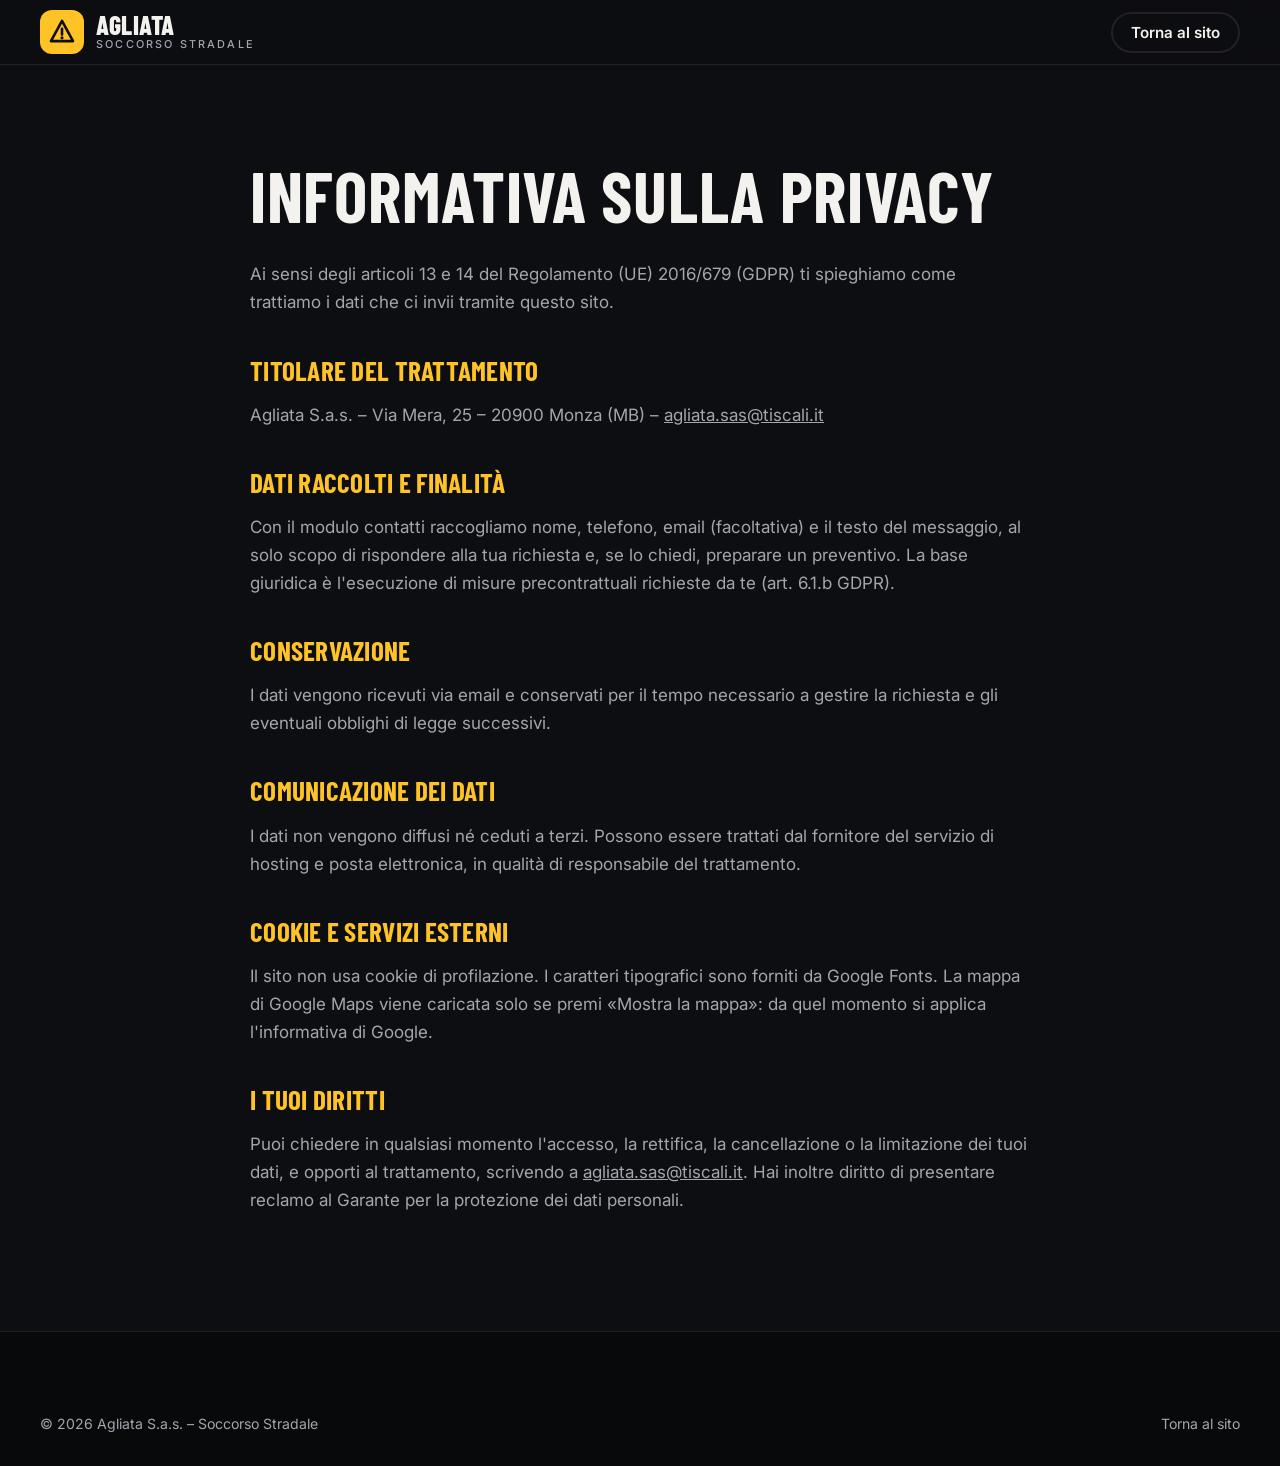
==== privacy.html @ 39fc3612 "Nuovo sito Agliata Soccorso Stradale Pagina unica in HTML/CSS/JS con animazioni, informativa privacy" ====
<!doctype html>
<html lang="it">
<head>
  <meta charset="utf-8">
  <meta name="viewport" content="width=device-width, initial-scale=1">
  <title>Informativa sulla privacy – Agliata Soccorso Stradale</title>
  <meta name="robots" content="noindex">
  <meta name="theme-color" content="#0d0e11">
  <link rel="icon" href="assets/img/favicon.svg" type="image/svg+xml">
  <link rel="preconnect" href="https://fonts.googleapis.com">
  <link rel="preconnect" href="https://fonts.gstatic.com" crossorigin>
  <link href="https://fonts.googleapis.com/css2?family=Barlow+Condensed:wght@600;700;800&family=Inter:wght@400;500;600&display=swap" rel="stylesheet">
  <link rel="stylesheet" href="assets/css/style.css">
</head>
<body>

<header class="testata compatta">
  <div class="contenitore testata__riga">
    <a class="marchio" href="./">
      <span class="marchio__segno" aria-hidden="true">
        <svg viewBox="0 0 40 40"><path d="M20 3 37 34H3Z" fill="none" stroke="currentColor" stroke-width="4" stroke-linejoin="round"/><path d="M20 15v9" stroke="currentColor" stroke-width="4" stroke-linecap="round"/><circle cx="20" cy="29" r="2.4" fill="currentColor"/></svg>
      </span>
      <span class="marchio__testo">Agliata<small>Soccorso Stradale</small></span>
    </a>
    <a class="pulsante pulsante--piccolo pulsante--contorno" href="./" style="margin-left:auto">Torna al sito</a>
  </div>
</header>

<main class="pagina-testo">
  <div class="contenitore">
    <h1>Informativa sulla privacy</h1>
    <p>Ai sensi degli articoli 13 e 14 del Regolamento (UE) 2016/679 (GDPR) ti spieghiamo come trattiamo i dati che ci
      invii tramite questo sito.</p>

    <h2>Titolare del trattamento</h2>
    <p>Agliata S.a.s. – Via Mera, 25 – 20900 Monza (MB) – <a href="mailto:agliata.sas@tiscali.it">agliata.sas@tiscali.it</a></p>

    <h2>Dati raccolti e finalità</h2>
    <p>Con il modulo contatti raccogliamo nome, telefono, email (facoltativa) e il testo del messaggio, al solo scopo di
      rispondere alla tua richiesta e, se lo chiedi, preparare un preventivo. La base giuridica è l'esecuzione di misure
      precontrattuali richieste da te (art. 6.1.b GDPR).</p>

    <h2>Conservazione</h2>
    <p>I dati vengono ricevuti via email e conservati per il tempo necessario a gestire la richiesta e gli eventuali
      obblighi di legge successivi.</p>

    <h2>Comunicazione dei dati</h2>
    <p>I dati non vengono diffusi né ceduti a terzi. Possono essere trattati dal fornitore del servizio di hosting e posta
      elettronica, in qualità di responsabile del trattamento.</p>

    <h2>Cookie e servizi esterni</h2>
    <p>Il sito non usa cookie di profilazione. I caratteri tipografici sono forniti da Google Fonts. La mappa di Google
      Maps viene caricata solo se premi «Mostra la mappa»: da quel momento si applica l'informativa di Google.</p>

    <h2>I tuoi diritti</h2>
    <p>Puoi chiedere in qualsiasi momento l'accesso, la rettifica, la cancellazione o la limitazione dei tuoi dati, e
      opporti al trattamento, scrivendo a <a href="mailto:agliata.sas@tiscali.it">agliata.sas@tiscali.it</a>. Hai inoltre
      diritto di presentare reclamo al Garante per la protezione dei dati personali.</p>
  </div>
</main>

<footer class="piede">
  <div class="contenitore piede__fondo" style="margin-top:0;border-top:0;padding-top:0">
    <span>© 2026 Agliata S.a.s. – Soccorso Stradale</span>
    <a href="./">Torna al sito</a>
  </div>
</footer>

</body>
</html>
---- assets/css/style.css ----
/* ==========================================================================
   Agliata Soccorso Stradale – stili
   ========================================================================== */

:root {
  --giallo: #ffc326;
  --giallo-scuro: #e6a800;
  --asfalto: #0d0e11;
  --asfalto-2: #15171c;
  --asfalto-3: #1f222a;
  --bordo: rgba(255, 255, 255, .09);
  --testo: #f3f2ee;
  --testo-tenue: #a3a6ae;
  --chiaro: #f6f4ee;
  --scuro-testo: #17181c;

  --titoli: "Barlow Condensed", "Arial Narrow", sans-serif;
  --corpo: "Inter", system-ui, -apple-system, "Segoe UI", sans-serif;

  --larghezza: 1200px;
  --raggio: 18px;
  --ombra: 0 20px 60px -20px rgba(0, 0, 0, .6);
  --curva: cubic-bezier(.2, .8, .2, 1);
}

*, *::before, *::after { box-sizing: border-box; }

html { scroll-behavior: smooth; scroll-padding-top: 90px; }

body {
  margin: 0;
  background: var(--asfalto);
  color: var(--testo);
  font-family: var(--corpo);
  font-size: 1.0625rem;
  line-height: 1.65;
  -webkit-font-smoothing: antialiased;
  overflow-x: hidden;
}

img, svg { display: block; max-width: 100%; }
a { color: inherit; }
h1, h2, h3, h4 { font-family: var(--titoli); line-height: 1; margin: 0; letter-spacing: .01em; }
em { font-style: normal; color: var(--giallo); }
::selection { background: var(--giallo); color: var(--asfalto); }

.contenitore { width: min(100% - 32px, var(--larghezza)); margin-inline: auto; }

.icona { width: 1.25em; height: 1.25em; flex: none; }

.salta {
  position: absolute; left: 16px; top: -60px; z-index: 100;
  background: var(--giallo); color: var(--asfalto); padding: 10px 16px; border-radius: 8px; font-weight: 600;
}
.salta:focus { top: 16px; }

:focus-visible { outline: 3px solid var(--giallo); outline-offset: 3px; border-radius: 6px; }

/* --- Etichette e pulsanti ------------------------------------------------ */

.etichetta {
  display: inline-flex; align-items: center; gap: 10px;
  margin: 0 0 18px;
  font-size: .8rem; font-weight: 600; letter-spacing: .16em; text-transform: uppercase;
  color: var(--giallo);
}
.etichetta::before { content: ""; width: 28px; height: 2px; background: currentColor; }
.etichetta--scura { color: var(--asfalto); }
.apertura .etichetta::before { display: none; }

.pallino {
  width: 9px; height: 9px; border-radius: 50%; background: #3ddc84;
  box-shadow: 0 0 0 0 rgba(61, 220, 132, .7);
  animation: battito 1.8s infinite;
}
@keyframes battito {
  70% { box-shadow: 0 0 0 10px rgba(61, 220, 132, 0); }
  100% { box-shadow: 0 0 0 0 rgba(61, 220, 132, 0); }
}

.pulsante {
  position: relative; isolation: isolate; overflow: hidden;
  display: inline-flex; align-items: center; justify-content: center; gap: 10px;
  padding: 14px 24px; border: 2px solid var(--giallo); border-radius: 999px;
  background: var(--giallo); color: var(--asfalto);
  font: 600 1rem var(--corpo); text-decoration: none; cursor: pointer;
  transition: transform .3s var(--curva), box-shadow .3s var(--curva), color .3s;
}
.pulsante::after {
  content: ""; position: absolute; inset: 0; z-index: -1;
  background: #fff; transform: translateX(-101%); transition: transform .45s var(--curva);
}
.pulsante:hover { transform: translateY(-2px); box-shadow: 0 14px 30px -10px rgba(255, 195, 38, .55); }
.pulsante:hover::after { transform: none; }
.pulsante--piccolo { padding: 9px 18px; font-size: .95rem; }
.pulsante--grande { padding: 18px 30px; font-size: 1.05rem; }
.pulsante--contorno { background: transparent; color: var(--testo); border-color: var(--bordo); }
.pulsante--contorno::after { background: var(--giallo); }
.pulsante--contorno:hover { color: var(--asfalto); border-color: var(--giallo); }
.pulsante--pieno { width: 100%; }
.pulsante--pulsa { animation: anello 2.4s infinite; }
@keyframes anello {
  0% { box-shadow: 0 0 0 0 rgba(255, 195, 38, .55); }
  70%, 100% { box-shadow: 0 0 0 18px rgba(255, 195, 38, 0); }
}

/* --- Intestazione ------------------------------------------------------- */

.testata {
  position: fixed; inset: 0 0 auto; z-index: 50;
  padding: 18px 0;
  transition: background .4s, padding .4s, border-color .4s;
  border-bottom: 1px solid transparent;
}
.testata.compatta {
  padding: 10px 0;
  background: rgba(13, 14, 17, .78);
  backdrop-filter: blur(14px) saturate(160%);
  -webkit-backdrop-filter: blur(14px) saturate(160%);
  border-color: var(--bordo);
}
.testata__riga { display: flex; align-items: center; gap: 32px; }

.marchio { display: inline-flex; align-items: center; gap: 12px; text-decoration: none; }
.marchio__segno {
  display: grid; place-items: center;
  width: 44px; height: 44px; border-radius: 12px;
  background: var(--giallo); color: var(--asfalto);
}
.marchio__segno svg { width: 26px; height: 26px; }
.marchio__testo {
  font: 800 1.6rem/1 var(--titoli); text-transform: uppercase; letter-spacing: .02em;
}
.marchio__testo small {
  display: block; font: 500 .68rem/1.4 var(--corpo); letter-spacing: .2em; color: var(--testo-tenue);
}

.menu { display: flex; gap: 28px; margin-left: auto; }
.menu a {
  position: relative; text-decoration: none; font-weight: 500; font-size: .95rem; color: var(--testo-tenue);
  transition: color .25s;
}
.menu a::after {
  content: ""; position: absolute; left: 0; right: 0; bottom: -6px; height: 2px;
  background: var(--giallo); transform: scaleX(0); transform-origin: right; transition: transform .35s var(--curva);
}
.menu a:hover, .menu a.attivo { color: var(--testo); }
.menu a:hover::after, .menu a.attivo::after { transform: scaleX(1); transform-origin: left; }

.hamburger { display: none; }

/* --- Apertura ----------------------------------------------------------- */

.apertura {
  position: relative; min-height: 100svh; overflow: hidden;
  display: flex; flex-direction: column; justify-content: center;
  padding: 140px 0 0;
  background: radial-gradient(1200px 600px at 80% -10%, rgba(255, 195, 38, .14), transparent 60%), var(--asfalto);
}

/* luci di emergenza che si riflettono sul fondo */
.apertura__luci {
  position: absolute; inset: 0; pointer-events: none;
  background:
    radial-gradient(600px 400px at 10% 20%, rgba(255, 160, 0, .18), transparent 70%),
    radial-gradient(500px 360px at 90% 40%, rgba(255, 195, 38, .12), transparent 70%);
  animation: lampeggio 1.6s steps(1) infinite;
  mix-blend-mode: screen;
}
@keyframes lampeggio {
  0% { opacity: 1; }
  25% { opacity: .35; }
  50% { opacity: .9; }
  75% { opacity: .25; }
}

.apertura__griglia {
  position: absolute; inset: 0; pointer-events: none; opacity: .5;
  background-image:
    linear-gradient(var(--bordo) 1px, transparent 1px),
    linear-gradient(90deg, var(--bordo) 1px, transparent 1px);
  background-size: 64px 64px;
  mask-image: radial-gradient(ellipse at 50% 30%, #000 20%, transparent 70%);
  -webkit-mask-image: radial-gradient(ellipse at 50% 30%, #000 20%, transparent 70%);
}

.apertura__contenuto { position: relative; z-index: 2; }

.apertura__titolo {
  font-size: clamp(3.6rem, 11vw, 9.5rem); font-weight: 800; text-transform: uppercase; line-height: .88;
  margin-bottom: 26px;
}
.apertura__titolo .riga { display: block; }
.apertura__titolo em {
  color: transparent; -webkit-text-stroke: 2px var(--giallo);
  background: linear-gradient(90deg, var(--giallo) 0 50%, transparent 50%) 100% 0 / 200% 100% no-repeat;
  -webkit-background-clip: text; background-clip: text;
  animation: riempi 1.2s 1s var(--curva) forwards;
}
@keyframes riempi { to { background-position: 0 0; } }

.apertura__testo { max-width: 560px; font-size: 1.2rem; color: var(--testo-tenue); margin: 0 0 36px; }
.apertura__azioni { display: flex; flex-wrap: wrap; gap: 14px; }

/* scena con strada e camion */
.scena { position: relative; height: 260px; margin-top: 60px; }
.scena__skyline {
  position: absolute; left: 0; right: 0; bottom: 70px; height: 120px; opacity: .25;
  background:
    linear-gradient(to top, #2a2d36 0 100%) 0 100% / 60px 70px repeat-x,
    linear-gradient(to top, #2a2d36 0 100%) 30px 100% / 90px 40px repeat-x,
    linear-gradient(to top, #2a2d36 0 100%) 70px 100% / 130px 100px repeat-x;
  animation: scorri-skyline 40s linear infinite;
}
@keyframes scorri-skyline { to { background-position: -600px 100%, -570px 100%, -1230px 100%; } }

.scena__strada {
  position: absolute; left: 0; right: 0; bottom: 0; height: 76px;
  background: linear-gradient(#1b1d23, #121318);
  border-top: 3px solid #2b2e37;
}
.scena__mezzeria {
  position: absolute; left: 0; right: 0; top: 50%; height: 6px; transform: translateY(-50%);
  background: repeating-linear-gradient(90deg, var(--giallo) 0 60px, transparent 60px 120px);
  animation: mezzeria .6s linear infinite;
}
@keyframes mezzeria { to { background-position: -120px 0; } }

.scena__camion {
  position: absolute; bottom: 52px; left: 50%; width: min(520px, 80vw);
  transform: translateX(-140vw);
  animation: arrivo 2.6s .4s var(--curva) forwards;
}
.scena__camion .camion { animation: sobbalzo .5s ease-in-out infinite alternate; }
@keyframes arrivo { to { transform: translateX(-50%); } }
@keyframes sobbalzo { to { transform: translateY(-2px); } }

.camion__cabina { fill: var(--giallo); }
.camion__vetro { fill: #1c2230; }
.camion__pianale { fill: #d9d9d9; }
.camion__telaio { fill: #2b2e37; }
.camion__faro { fill: #fffbe6; }
.camion__lampeggiante { fill: #ff8a00; animation: lampeggiante .5s steps(1) infinite; }
@keyframes lampeggiante { 50% { fill: #ffd76a; filter: drop-shadow(0 0 12px #ffb300); } }
.auto__corpo { fill: #c8372d; }
.auto__vetro { fill: #1c2230; }
.auto__ruota { fill: #111; }
.ruota { animation: gira .5s linear infinite; }
.ruota circle { fill: #111; }
.ruota .ruota__mozzo { fill: #888; }
.ruota__raggi { stroke: #444; stroke-width: 3; }
@keyframes gira { to { transform: rotate(360deg); } }

.camion__fascio {
  position: absolute; right: -170px; bottom: 10px; width: 200px; height: 60px;
  background: linear-gradient(90deg, rgba(255, 245, 200, .45), transparent);
  clip-path: polygon(0 40%, 100% 0, 100% 100%, 0 60%);
  filter: blur(4px);
}

/* --- Nastro ------------------------------------------------------------- */

.nastro {
  overflow: hidden; background: var(--giallo); color: var(--asfalto);
  transform: rotate(-1.5deg); margin: -20px -20px 0; position: relative; z-index: 3;
  box-shadow: 0 10px 40px -10px rgba(255, 195, 38, .4);
}
.nastro__traccia { display: flex; width: max-content; animation: nastro 30s linear infinite; }
.nastro span {
  display: inline-flex; align-items: center; gap: 28px; padding: 16px 0 16px 28px;
  font: 800 1.6rem var(--titoli); text-transform: uppercase; white-space: nowrap;
}
.nastro span::after { content: "✦"; font-size: 1rem; }
@keyframes nastro { to { transform: translateX(-50%); } }

/* --- Numeri ------------------------------------------------------------- */

.numeri { padding: 110px 0 40px; }
.numeri__griglia { display: grid; grid-template-columns: repeat(4, 1fr); gap: 24px; }
.numero { padding: 28px 0; border-top: 1px solid var(--bordo); }
.numero strong {
  display: block; font: 800 clamp(3rem, 6vw, 4.6rem)/1 var(--titoli); color: var(--giallo); margin-bottom: 10px;
}
.numero > span { color: var(--testo-tenue); font-size: .98rem; }

/* --- Sezioni ------------------------------------------------------------ */

.sezione { padding: 110px 0; position: relative; }
.sezione--scura { background: var(--asfalto-2); }
.sezione__intestazione { margin-bottom: 56px; }
.sezione__titolo {
  font-size: clamp(2.6rem, 6vw, 4.8rem); font-weight: 800; text-transform: uppercase; line-height: .95;
}

/* servizi */
.servizi { display: grid; grid-template-columns: repeat(2, 1fr); gap: 22px; }
.servizio {
  position: relative; overflow: hidden;
  padding: 40px 36px 36px; border-radius: var(--raggio);
  background: linear-gradient(160deg, var(--asfalto-3), var(--asfalto-2));
  border: 1px solid var(--bordo);
  transition: border-color .4s, transform .25s ease-out;
  transform-style: preserve-3d;
}
.servizio::before {
  content: ""; position: absolute; inset: 0; pointer-events: none; opacity: 0; transition: opacity .4s;
  background: radial-gradient(400px circle at var(--mx, 50%) var(--my, 50%), rgba(255, 195, 38, .14), transparent 40%);
}
.servizio:hover { border-color: rgba(255, 195, 38, .4); }
.servizio:hover::before { opacity: 1; }
.servizio__icona {
  display: grid; place-items: center; width: 60px; height: 60px; margin-bottom: 26px;
  border-radius: 16px; background: rgba(255, 195, 38, .12); color: var(--giallo);
  transition: transform .5s var(--curva), background .4s, color .4s;
}
.servizio__icona .icona { width: 30px; height: 30px; }
.servizio:hover .servizio__icona { transform: rotate(-8deg) scale(1.08); background: var(--giallo); color: var(--asfalto); }
.servizio h3 { font-size: 2rem; text-transform: uppercase; margin-bottom: 18px; }
.servizio ul { list-style: none; margin: 0; padding: 0; display: grid; gap: 10px; color: var(--testo-tenue); }
.servizio li { padding-left: 22px; position: relative; }
.servizio li::before {
  content: ""; position: absolute; left: 0; top: .62em; width: 10px; height: 2px; background: var(--giallo);
}
.servizio__numero {
  position: absolute; right: 24px; top: 14px;
  font: 800 5.5rem/1 var(--titoli); color: transparent; -webkit-text-stroke: 1px rgba(255, 255, 255, .08);
}

/* passi */
.passi { list-style: none; margin: 0; padding: 0; display: grid; grid-template-columns: repeat(3, 1fr); gap: 40px; position: relative; z-index: 1; }
.passo__numero {
  display: grid; place-items: center; width: 74px; height: 74px; margin-bottom: 28px;
  border-radius: 50%; background: var(--asfalto); border: 2px solid var(--giallo);
  font: 800 1.8rem var(--titoli); color: var(--giallo);
}
.passo h3 { font-size: 2rem; text-transform: uppercase; margin-bottom: 12px; }
.passo p { color: var(--testo-tenue); margin: 0; }
.passi { --avanzamento: 0; }
.passi::before {
  content: ""; position: absolute; left: 37px; right: 37px; top: 36px; height: 2px; z-index: -1;
  background: repeating-linear-gradient(90deg, rgba(255, 255, 255, .15) 0 12px, transparent 12px 22px);
}
.passi::after {
  content: ""; position: absolute; left: 37px; right: 37px; top: 36px; height: 2px; z-index: -1;
  background: var(--giallo); transform-origin: left; transform: scaleX(var(--avanzamento));
}

/* chi siamo */
.chi { display: grid; grid-template-columns: 1.1fr .9fr; gap: 70px; align-items: center; }
.chi__testo > p { color: var(--testo-tenue); font-size: 1.1rem; }
.chi__testo strong { color: var(--testo); }
.punti { list-style: none; padding: 0; margin: 30px 0 0; display: grid; gap: 14px; }
.punti li { display: flex; gap: 14px; align-items: flex-start; }
.punti .icona { color: var(--asfalto); background: var(--giallo); border-radius: 50%; padding: 4px; width: 26px; height: 26px; margin-top: 1px; }

.radar {
  position: relative; aspect-ratio: 1; width: 100%; max-width: 460px; margin-inline: auto;
  border-radius: 50%; overflow: hidden;
  background: radial-gradient(circle, rgba(255, 195, 38, .08), transparent 70%);
  border: 1px solid rgba(255, 195, 38, .3);
}
.radar__cerchio {
  position: absolute; inset: 0; margin: auto; border-radius: 50%; border: 1px dashed rgba(255, 195, 38, .22);
}
.radar__cerchio:nth-child(1) { width: 75%; height: 75%; }
.radar__cerchio:nth-child(2) { width: 50%; height: 50%; }
.radar__cerchio:nth-child(3) { width: 25%; height: 25%; }
.radar__fascio {
  position: absolute; inset: 0; border-radius: 50%;
  background: conic-gradient(from 0deg, rgba(255, 195, 38, .45), transparent 70deg);
  animation: gira 4s linear infinite;
}
.radar__centro {
  position: absolute; inset: 0; margin: auto; width: 18px; height: 18px; border-radius: 50%;
  background: var(--giallo); box-shadow: 0 0 0 8px rgba(255, 195, 38, .2), 0 0 30px var(--giallo);
}
.radar__centro span {
  position: absolute; top: 26px; left: 50%; transform: translateX(-50%);
  font: 700 1.1rem var(--titoli); letter-spacing: .14em; text-transform: uppercase;
}
.radar__punto {
  position: absolute; left: var(--x); top: var(--y); width: 10px; height: 10px; border-radius: 50%;
  background: var(--testo); animation: comparsa 4s infinite;
}
.radar__punto:nth-of-type(2) { animation-delay: 1s; }
.radar__punto:nth-of-type(3) { animation-delay: 2s; }
.radar__punto:nth-of-type(4) { animation-delay: 3s; }
@keyframes comparsa { 0%, 100% { opacity: 0; transform: scale(.4); } 10% { opacity: 1; transform: scale(1.2); } 40% { opacity: .2; transform: scale(1); } }

/* chiamata */
.chiamata {
  background: var(--giallo); color: var(--asfalto); padding: 80px 0; position: relative; overflow: hidden;
}
.chiamata::before {
  content: ""; position: absolute; inset: 0; opacity: .06;
  background: repeating-linear-gradient(-45deg, #000 0 24px, transparent 24px 48px);
  animation: strisce 3s linear infinite;
}
@keyframes strisce { to { background-position: 68px 0; } }
.chiamata__riga { position: relative; display: flex; justify-content: space-between; align-items: center; gap: 40px; flex-wrap: wrap; }
.chiamata__titolo { font-size: clamp(2.4rem, 5vw, 4rem); text-transform: uppercase; max-width: 520px; }
.chiamata__numeri { display: grid; gap: 12px; }
.chiamata__numeri a {
  display: flex; align-items: baseline; gap: 14px; text-decoration: none;
  padding: 14px 22px; border-radius: 14px; background: var(--asfalto); color: var(--testo);
  font: 700 2rem/1 var(--titoli); transition: transform .3s var(--curva);
}
.chiamata__numeri a:hover { transform: translateX(-8px); }
.chiamata__numeri small { font: 600 .7rem var(--corpo); letter-spacing: .14em; text-transform: uppercase; color: var(--giallo); width: 70px; }

/* contatti */
.contatti { display: grid; grid-template-columns: 1fr 1fr; gap: 70px; align-items: start; }
.contatti__info > p { color: var(--testo-tenue); }
.recapiti { list-style: none; padding: 0; margin: 30px 0; display: grid; gap: 16px; }
.recapiti li { display: flex; gap: 14px; align-items: center; }
.recapiti .icona { color: var(--giallo); }
.recapiti a { text-decoration: none; }
.recapiti a:hover { color: var(--giallo); }

.mappa { border-radius: var(--raggio); overflow: hidden; border: 1px solid var(--bordo); aspect-ratio: 16 / 9; background: var(--asfalto-3); }
.mappa iframe { width: 100%; height: 100%; border: 0; filter: grayscale(.4) invert(.9) hue-rotate(180deg); }
.mappa__carica {
  width: 100%; height: 100%; display: flex; flex-direction: column; align-items: center; justify-content: center; gap: 8px;
  background: repeating-linear-gradient(45deg, var(--asfalto-3) 0 14px, var(--asfalto-2) 14px 28px);
  border: 0; color: var(--testo); font: 600 1rem var(--corpo); cursor: pointer;
}
.mappa__carica .icona { width: 34px; height: 34px; color: var(--giallo); }
.mappa__carica small { font-weight: 400; font-size: .8rem; color: var(--testo-tenue); }

.modulo {
  padding: 40px; border-radius: 24px; background: var(--asfalto-2); border: 1px solid var(--bordo);
  box-shadow: var(--ombra); display: grid; gap: 18px;
}
.campo-doppio { display: grid; grid-template-columns: 1fr 1fr; gap: 18px; }
.campo { position: relative; }
.campo input, .campo textarea, .campo select {
  width: 100%; padding: 26px 16px 10px; border-radius: 12px;
  background: var(--asfalto); border: 1px solid var(--bordo); color: var(--testo);
  font: 1rem var(--corpo); resize: vertical; transition: border-color .25s, box-shadow .25s;
  appearance: none;
}
.campo select {
  background-image: linear-gradient(45deg, transparent 50%, var(--giallo) 50%), linear-gradient(135deg, var(--giallo) 50%, transparent 50%);
  background-position: calc(100% - 22px) 55%, calc(100% - 16px) 55%;
  background-size: 6px 6px; background-repeat: no-repeat;
}
.campo label {
  position: absolute; left: 17px; top: 18px; color: var(--testo-tenue); pointer-events: none;
  transition: transform .25s var(--curva), color .25s; transform-origin: left top;
}
.campo input:focus, .campo textarea:focus, .campo select:focus {
  outline: none; border-color: var(--giallo); box-shadow: 0 0 0 4px rgba(255, 195, 38, .15);
}
.campo input:focus + label, .campo textarea:focus + label,
.campo input:not(:placeholder-shown) + label, .campo textarea:not(:placeholder-shown) + label,
.campo label.fissa { transform: translateY(-11px) scale(.78); color: var(--giallo); }
.campo.errore input, .campo.errore textarea { border-color: #ff5a4f; }

.trappola { position: absolute; left: -9999px; width: 1px; height: 1px; overflow: hidden; }

.consenso { display: flex; gap: 12px; font-size: .9rem; color: var(--testo-tenue); cursor: pointer; }
.consenso input { width: 20px; height: 20px; accent-color: var(--giallo); flex: none; margin-top: 2px; }
.consenso a { color: var(--giallo); }

.modulo__esito { margin: 0; min-height: 1.4em; font-size: .95rem; }
.modulo__esito.ok { color: #3ddc84; }
.modulo__esito.ko { color: #ff7a70; }
.modulo.invio .pulsante { pointer-events: none; opacity: .7; }

/* --- Piè di pagina ------------------------------------------------------ */

.piede { background: #08090b; padding: 80px 0 30px; border-top: 1px solid var(--bordo); }
.piede__griglia { display: grid; grid-template-columns: 2fr 1fr 1fr; gap: 40px; }
.piede p { color: var(--testo-tenue); max-width: 320px; }
.piede h4 { font-size: 1.2rem; text-transform: uppercase; letter-spacing: .1em; color: var(--giallo); margin-bottom: 16px; }
.piede__griglia > div:not(:first-child) { display: grid; gap: 8px; align-content: start; color: var(--testo-tenue); }
.piede a { text-decoration: none; }
.piede__griglia a:hover { color: var(--giallo); }
.piede__fondo {
  display: flex; justify-content: space-between; gap: 20px; flex-wrap: wrap;
  margin-top: 60px; padding-top: 24px; border-top: 1px solid var(--bordo);
  font-size: .88rem; color: var(--testo-tenue);
}

.barra-chiama { display: none; }

/* --- Comparsa durante lo scorrimento ------------------------------------ */

.js .rivela { opacity: 0; transform: translateY(40px); transition: opacity .9s var(--curva), transform .9s var(--curva); transition-delay: var(--ritardo, 0s); }
.js .rivela.visibile { opacity: 1; transform: none; }

/* --- Pagina privacy ----------------------------------------------------- */

.pagina-testo { padding: 160px 0 100px; }
.pagina-testo .contenitore { max-width: 780px; }
.pagina-testo h1 { font-size: clamp(2.6rem, 6vw, 4.4rem); text-transform: uppercase; margin-bottom: 30px; }
.pagina-testo h2 { font-size: 1.7rem; text-transform: uppercase; margin: 40px 0 12px; color: var(--giallo); }
.pagina-testo p, .pagina-testo li { color: var(--testo-tenue); }

/* --- Schermi piccoli ---------------------------------------------------- */

@media (max-width: 960px) {
  .menu {
    position: fixed; inset: 0; z-index: -1;
    flex-direction: column; justify-content: center; align-items: center; gap: 26px;
    background: rgba(13, 14, 17, .97);
    clip-path: circle(0 at calc(100% - 40px) 40px);
    transition: clip-path .6s var(--curva);
  }
  .menu a { font: 800 2.6rem var(--titoli); text-transform: uppercase; color: var(--testo); }
  .menu.aperto { clip-path: circle(150% at calc(100% - 40px) 40px); }
  .testata__chiama { margin-left: auto; }
  .hamburger {
    display: grid; gap: 5px; place-content: center; width: 46px; height: 46px; border-radius: 12px;
    background: var(--asfalto-3); border: 1px solid var(--bordo); cursor: pointer;
  }
  .hamburger span { width: 20px; height: 2px; background: var(--testo); transition: transform .35s var(--curva), opacity .25s; }
  .hamburger[aria-expanded="true"] span:nth-child(1) { transform: translateY(7px) rotate(45deg); }
  .hamburger[aria-expanded="true"] span:nth-child(2) { opacity: 0; }
  .hamburger[aria-expanded="true"] span:nth-child(3) { transform: translateY(-7px) rotate(-45deg); }

  .numeri__griglia { grid-template-columns: repeat(2, 1fr); }
  .servizi, .passi, .chi, .contatti { grid-template-columns: 1fr; }
  .passi::before, .passi::after { display: none; }
  .chi { gap: 50px; }
  .piede__griglia { grid-template-columns: 1fr 1fr; }
  .piede__griglia > div:first-child { grid-column: 1 / -1; }
}

@media (max-width: 640px) {
  body { padding-bottom: 64px; }
  .testata__chiama { display: none; }
  .marchio { margin-right: auto; }
  .apertura { padding-top: 120px; }
  .apertura__azioni .pulsante { width: 100%; }
  .scena { height: 200px; margin-top: 40px; }
  .scena__camion { width: 88vw; }
  .sezione { padding: 80px 0; }
  .servizio { padding: 32px 24px 28px; }
  .modulo { padding: 24px; }
  .campo-doppio { grid-template-columns: 1fr; }
  .chiamata__numeri a { font-size: 1.6rem; }
  .piede__griglia { grid-template-columns: 1fr; }

  .barra-chiama {
    position: fixed; left: 0; right: 0; bottom: 0; z-index: 60;
    display: flex; align-items: center; justify-content: center; gap: 10px;
    padding: 18px; background: var(--giallo); color: var(--asfalto);
    font-weight: 700; text-decoration: none;
    box-shadow: 0 -10px 30px -10px rgba(0, 0, 0, .6);
    transform: translateY(100%); transition: transform .4s var(--curva);
  }
  .barra-chiama.visibile { transform: none; }
}

/* --- Movimento ridotto -------------------------------------------------- */

@media (prefers-reduced-motion: reduce) {
  *, *::before, *::after { animation-duration: .01ms !important; animation-iteration-count: 1 !important; transition-duration: .01ms !important; }
  html { scroll-behavior: auto; }
  .scena__camion { transform: translateX(-50%); }
  .js .rivela { opacity: 1; transform: none; }
}
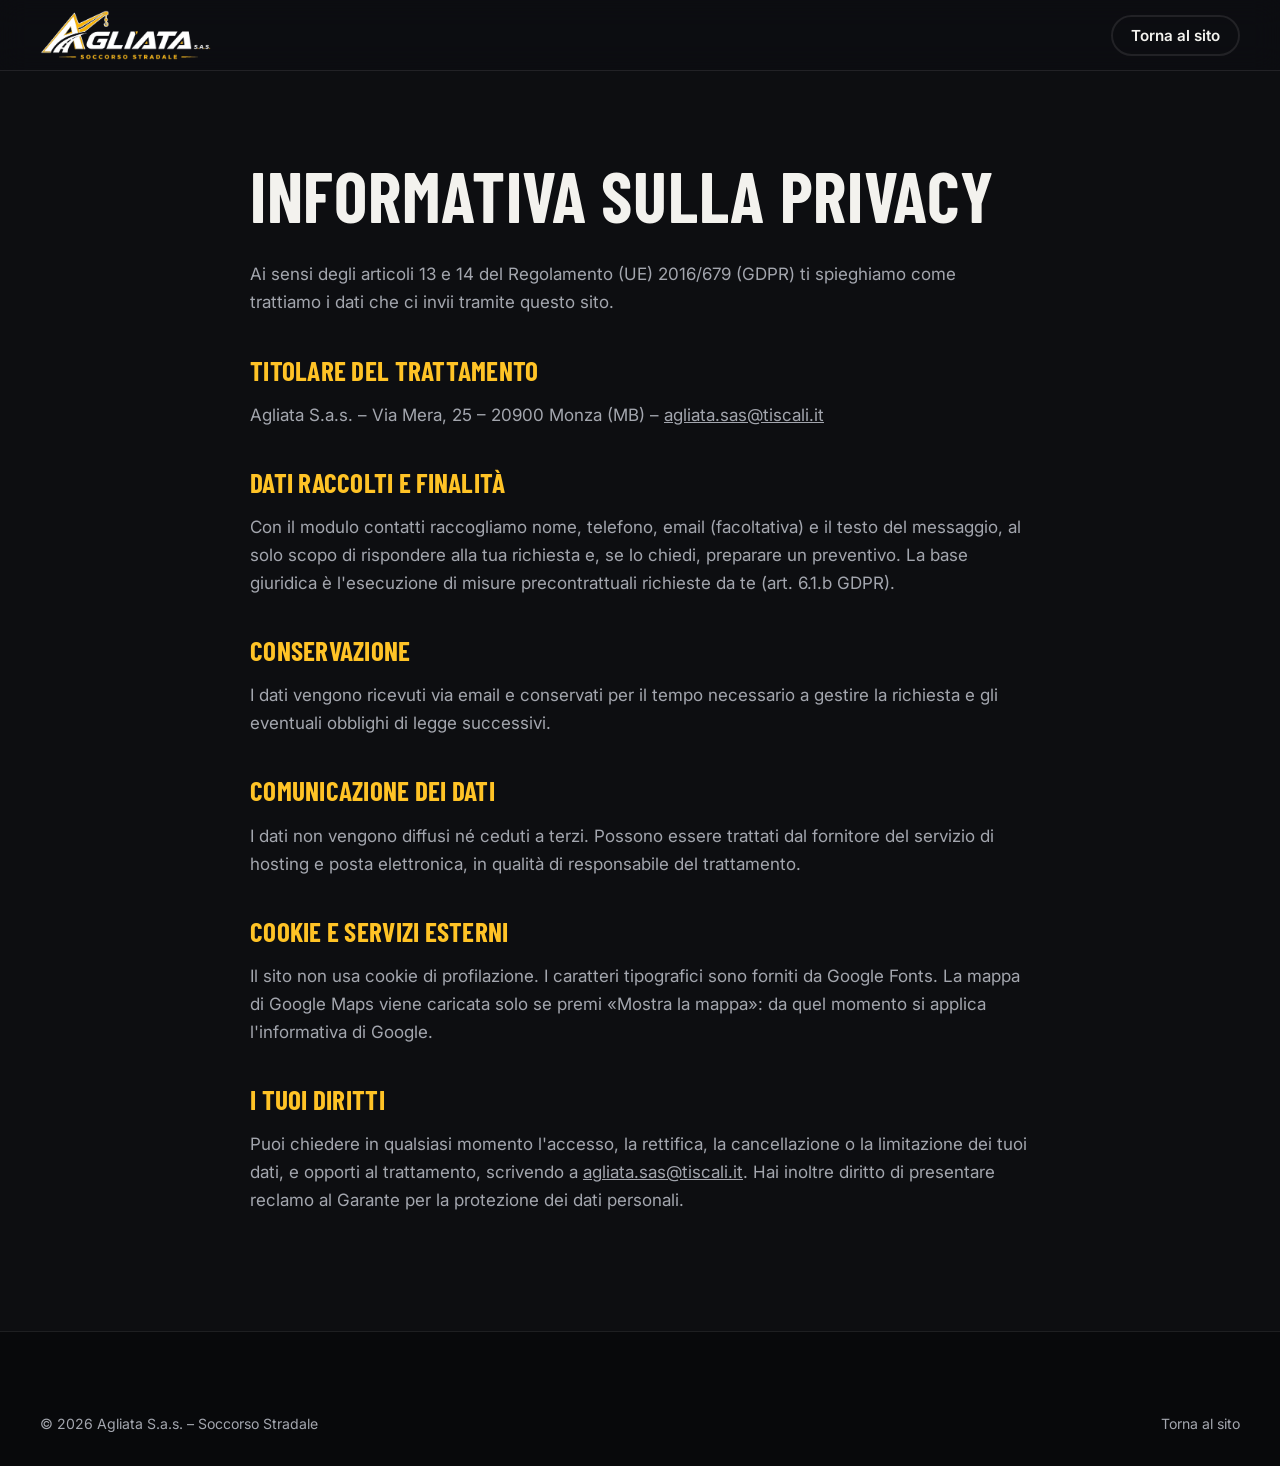
==== commit 5c8d8657: "Logo e foto vere al posto dei disegni - Logo ufficiale in testata e piè di pagina (versione chiara p" ====
--- a/privacy.html
+++ b/privacy.html
@@ -6,21 +6,18 @@
   <title>Informativa sulla privacy – Agliata Soccorso Stradale</title>
   <meta name="robots" content="noindex">
   <meta name="theme-color" content="#0d0e11">
-  <link rel="icon" href="assets/img/favicon.svg" type="image/svg+xml">
+  <link rel="icon" href="assets/img/icona.png" type="image/png">
   <link rel="preconnect" href="https://fonts.googleapis.com">
   <link rel="preconnect" href="https://fonts.gstatic.com" crossorigin>
   <link href="https://fonts.googleapis.com/css2?family=Barlow+Condensed:wght@600;700;800&family=Inter:wght@400;500;600&display=swap" rel="stylesheet">
-  <link rel="stylesheet" href="assets/css/style.css">
+  <link rel="stylesheet" href="assets/css/style.css?v=2">
 </head>
 <body>
 
 <header class="testata compatta">
   <div class="contenitore testata__riga">
     <a class="marchio" href="./">
-      <span class="marchio__segno" aria-hidden="true">
-        <svg viewBox="0 0 40 40"><path d="M20 3 37 34H3Z" fill="none" stroke="currentColor" stroke-width="4" stroke-linejoin="round"/><path d="M20 15v9" stroke="currentColor" stroke-width="4" stroke-linecap="round"/><circle cx="20" cy="29" r="2.4" fill="currentColor"/></svg>
-      </span>
-      <span class="marchio__testo">Agliata<small>Soccorso Stradale</small></span>
+      <img class="marchio__logo" src="assets/img/logo-chiaro.png" alt="Agliata S.a.s. – Soccorso Stradale" width="900" height="262">
     </a>
     <a class="pulsante pulsante--piccolo pulsante--contorno" href="./" style="margin-left:auto">Torna al sito</a>
   </div>
--- a/assets/css/style.css
+++ b/assets/css/style.css
@@ -122,18 +122,9 @@
 .testata__riga { display: flex; align-items: center; gap: 32px; }
 
 .marchio { display: inline-flex; align-items: center; gap: 12px; text-decoration: none; }
-.marchio__segno {
-  display: grid; place-items: center;
-  width: 44px; height: 44px; border-radius: 12px;
-  background: var(--giallo); color: var(--asfalto);
-}
-.marchio__segno svg { width: 26px; height: 26px; }
-.marchio__testo {
-  font: 800 1.6rem/1 var(--titoli); text-transform: uppercase; letter-spacing: .02em;
-}
-.marchio__testo small {
-  display: block; font: 500 .68rem/1.4 var(--corpo); letter-spacing: .2em; color: var(--testo-tenue);
-}
+.marchio__logo { height: 62px; width: auto; transition: height .4s var(--curva); }
+.testata.compatta .marchio__logo { height: 50px; }
+.piede .marchio__logo { height: 64px; margin-bottom: 18px; }
 
 .menu { display: flex; gap: 28px; margin-left: auto; }
 .menu a {
@@ -201,62 +192,6 @@
 
 .apertura__testo { max-width: 560px; font-size: 1.2rem; color: var(--testo-tenue); margin: 0 0 36px; }
 .apertura__azioni { display: flex; flex-wrap: wrap; gap: 14px; }
-
-/* scena con strada e camion */
-.scena { position: relative; height: 260px; margin-top: 60px; }
-.scena__skyline {
-  position: absolute; left: 0; right: 0; bottom: 70px; height: 120px; opacity: .25;
-  background:
-    linear-gradient(to top, #2a2d36 0 100%) 0 100% / 60px 70px repeat-x,
-    linear-gradient(to top, #2a2d36 0 100%) 30px 100% / 90px 40px repeat-x,
-    linear-gradient(to top, #2a2d36 0 100%) 70px 100% / 130px 100px repeat-x;
-  animation: scorri-skyline 40s linear infinite;
-}
-@keyframes scorri-skyline { to { background-position: -600px 100%, -570px 100%, -1230px 100%; } }
-
-.scena__strada {
-  position: absolute; left: 0; right: 0; bottom: 0; height: 76px;
-  background: linear-gradient(#1b1d23, #121318);
-  border-top: 3px solid #2b2e37;
-}
-.scena__mezzeria {
-  position: absolute; left: 0; right: 0; top: 50%; height: 6px; transform: translateY(-50%);
-  background: repeating-linear-gradient(90deg, var(--giallo) 0 60px, transparent 60px 120px);
-  animation: mezzeria .6s linear infinite;
-}
-@keyframes mezzeria { to { background-position: -120px 0; } }
-
-.scena__camion {
-  position: absolute; bottom: 52px; left: 50%; width: min(520px, 80vw);
-  transform: translateX(-140vw);
-  animation: arrivo 2.6s .4s var(--curva) forwards;
-}
-.scena__camion .camion { animation: sobbalzo .5s ease-in-out infinite alternate; }
-@keyframes arrivo { to { transform: translateX(-50%); } }
-@keyframes sobbalzo { to { transform: translateY(-2px); } }
-
-.camion__cabina { fill: var(--giallo); }
-.camion__vetro { fill: #1c2230; }
-.camion__pianale { fill: #d9d9d9; }
-.camion__telaio { fill: #2b2e37; }
-.camion__faro { fill: #fffbe6; }
-.camion__lampeggiante { fill: #ff8a00; animation: lampeggiante .5s steps(1) infinite; }
-@keyframes lampeggiante { 50% { fill: #ffd76a; filter: drop-shadow(0 0 12px #ffb300); } }
-.auto__corpo { fill: #c8372d; }
-.auto__vetro { fill: #1c2230; }
-.auto__ruota { fill: #111; }
-.ruota { animation: gira .5s linear infinite; }
-.ruota circle { fill: #111; }
-.ruota .ruota__mozzo { fill: #888; }
-.ruota__raggi { stroke: #444; stroke-width: 3; }
-@keyframes gira { to { transform: rotate(360deg); } }
-
-.camion__fascio {
-  position: absolute; right: -170px; bottom: 10px; width: 200px; height: 60px;
-  background: linear-gradient(90deg, rgba(255, 245, 200, .45), transparent);
-  clip-path: polygon(0 40%, 100% 0, 100% 100%, 0 60%);
-  filter: blur(4px);
-}
 
 /* --- Nastro ------------------------------------------------------------- */
 
@@ -352,40 +287,6 @@
 .punti { list-style: none; padding: 0; margin: 30px 0 0; display: grid; gap: 14px; }
 .punti li { display: flex; gap: 14px; align-items: flex-start; }
 .punti .icona { color: var(--asfalto); background: var(--giallo); border-radius: 50%; padding: 4px; width: 26px; height: 26px; margin-top: 1px; }
-
-.radar {
-  position: relative; aspect-ratio: 1; width: 100%; max-width: 460px; margin-inline: auto;
-  border-radius: 50%; overflow: hidden;
-  background: radial-gradient(circle, rgba(255, 195, 38, .08), transparent 70%);
-  border: 1px solid rgba(255, 195, 38, .3);
-}
-.radar__cerchio {
-  position: absolute; inset: 0; margin: auto; border-radius: 50%; border: 1px dashed rgba(255, 195, 38, .22);
-}
-.radar__cerchio:nth-child(1) { width: 75%; height: 75%; }
-.radar__cerchio:nth-child(2) { width: 50%; height: 50%; }
-.radar__cerchio:nth-child(3) { width: 25%; height: 25%; }
-.radar__fascio {
-  position: absolute; inset: 0; border-radius: 50%;
-  background: conic-gradient(from 0deg, rgba(255, 195, 38, .45), transparent 70deg);
-  animation: gira 4s linear infinite;
-}
-.radar__centro {
-  position: absolute; inset: 0; margin: auto; width: 18px; height: 18px; border-radius: 50%;
-  background: var(--giallo); box-shadow: 0 0 0 8px rgba(255, 195, 38, .2), 0 0 30px var(--giallo);
-}
-.radar__centro span {
-  position: absolute; top: 26px; left: 50%; transform: translateX(-50%);
-  font: 700 1.1rem var(--titoli); letter-spacing: .14em; text-transform: uppercase;
-}
-.radar__punto {
-  position: absolute; left: var(--x); top: var(--y); width: 10px; height: 10px; border-radius: 50%;
-  background: var(--testo); animation: comparsa 4s infinite;
-}
-.radar__punto:nth-of-type(2) { animation-delay: 1s; }
-.radar__punto:nth-of-type(3) { animation-delay: 2s; }
-.radar__punto:nth-of-type(4) { animation-delay: 3s; }
-@keyframes comparsa { 0%, 100% { opacity: 0; transform: scale(.4); } 10% { opacity: 1; transform: scale(1.2); } 40% { opacity: .2; transform: scale(1); } }
 
 /* chiamata */
 .chiamata {
@@ -483,6 +384,125 @@
 }
 
 .barra-chiama { display: none; }
+
+/* --- Foto ---------------------------------------------------------------- */
+
+/* apertura: foto notturna con zoom lento */
+.apertura { padding-bottom: 120px; }
+.apertura__foto { position: absolute; inset: 0; overflow: hidden; }
+.apertura__foto img {
+  width: 100%; height: 100%; object-fit: cover; object-position: 50% 60%;
+  transform: scale(1.12); animation: avvicina 18s ease-out forwards;
+}
+.apertura__foto::after {
+  content: ""; position: absolute; inset: 0;
+  background:
+    linear-gradient(90deg, rgba(13, 14, 17, .94) 0%, rgba(13, 14, 17, .7) 45%, rgba(13, 14, 17, .25) 100%),
+    linear-gradient(0deg, var(--asfalto) 0%, transparent 35%);
+}
+@keyframes avvicina { to { transform: scale(1); } }
+
+.apertura__giu {
+  position: absolute; left: 50%; bottom: 44px; z-index: 2; transform: translateX(-50%);
+  width: 28px; height: 46px; border: 2px solid rgba(255, 255, 255, .4); border-radius: 20px;
+}
+.apertura__giu span {
+  position: absolute; left: 50%; top: 8px; width: 4px; height: 9px; margin-left: -2px; border-radius: 2px;
+  background: var(--giallo); animation: rotella 1.8s infinite;
+}
+@keyframes rotella { 0% { opacity: 0; transform: translateY(0); } 30% { opacity: 1; } 100% { opacity: 0; transform: translateY(16px); } }
+
+/* chi siamo: foto sovrapposte */
+.chi__foto { position: relative; padding: 0 0 60px 40px; }
+.chi__foto figure { margin: 0; border-radius: var(--raggio); overflow: hidden; box-shadow: var(--ombra); }
+.chi__foto img { width: 100%; height: 100%; object-fit: cover; }
+.chi__foto-grande { aspect-ratio: 4 / 5; }
+.chi__foto-piccola {
+  position: absolute; left: 0; bottom: 0; width: 52%; aspect-ratio: 4 / 3;
+  border: 6px solid var(--asfalto);
+}
+.chi__bollino {
+  position: absolute; right: -14px; top: 30px;
+  display: grid; place-content: center; text-align: center;
+  width: 130px; height: 130px; border-radius: 50%;
+  background: var(--giallo); color: var(--asfalto);
+  box-shadow: 0 16px 40px -12px rgba(255, 195, 38, .6);
+  animation: ondeggia 6s ease-in-out infinite;
+}
+.chi__bollino strong { font: 800 2.8rem/1 var(--titoli); }
+.chi__bollino span { font-size: .78rem; font-weight: 600; line-height: 1.2; text-transform: uppercase; letter-spacing: .08em; }
+@keyframes ondeggia { 50% { transform: translateY(-10px) rotate(-6deg); } }
+
+/* galleria */
+.sezione__intestazione--riga { display: flex; justify-content: space-between; align-items: flex-end; gap: 30px; flex-wrap: wrap; }
+.sezione__nota { max-width: 380px; margin: 0; color: var(--testo-tenue); }
+
+.galleria { display: grid; grid-template-columns: repeat(4, 1fr); grid-auto-rows: 240px; gap: 16px; }
+.galleria__voce {
+  position: relative; overflow: hidden; padding: 0; border: 0; border-radius: 14px; cursor: zoom-in;
+  background: var(--asfalto-3);
+}
+.galleria__voce--larga { grid-column: span 2; }
+.galleria__voce--alta { grid-row: span 2; }
+.galleria__voce img { width: 100%; height: 100%; object-fit: cover; transition: transform .8s var(--curva), filter .5s; }
+.galleria__voce::after {
+  content: ""; position: absolute; inset: 0;
+  background: linear-gradient(0deg, rgba(0, 0, 0, .75), transparent 55%); transition: opacity .4s;
+}
+.galleria__voce span {
+  position: absolute; left: 18px; right: 18px; bottom: 14px; z-index: 1; text-align: left;
+  font: 700 1.35rem var(--titoli); text-transform: uppercase; color: #fff;
+  transform: translateY(6px); transition: transform .4s var(--curva);
+}
+.galleria__voce span::before {
+  content: ""; display: block; width: 0; height: 3px; margin-bottom: 8px; background: var(--giallo);
+  transition: width .5s var(--curva);
+}
+.galleria__voce:hover img, .galleria__voce:focus-visible img { transform: scale(1.07); }
+.galleria__voce:hover span, .galleria__voce:focus-visible span { transform: none; }
+.galleria__voce:hover span::before, .galleria__voce:focus-visible span::before { width: 40px; }
+
+/* visore a tutto schermo */
+.visore {
+  width: 100vw; height: 100vh; max-width: none; max-height: none; margin: 0; padding: 0; border: 0;
+  background: rgba(5, 6, 8, .94); color: #fff;
+}
+.visore[open] { display: grid; place-items: center; animation: compare .3s ease-out; }
+.visore::backdrop { background: transparent; }
+.visore figure { margin: 0; max-width: min(1400px, 92vw); text-align: center; }
+.visore img { max-height: 82vh; width: auto; margin: 0 auto; border-radius: 10px; box-shadow: 0 30px 80px rgba(0, 0, 0, .6); }
+.visore figcaption { margin-top: 14px; font: 700 1.3rem var(--titoli); text-transform: uppercase; letter-spacing: .06em; }
+.visore button {
+  position: absolute; display: grid; place-items: center; width: 52px; height: 52px; border-radius: 50%;
+  background: rgba(255, 255, 255, .08); border: 1px solid rgba(255, 255, 255, .15); color: #fff;
+  font-size: 2rem; line-height: 1; cursor: pointer; transition: background .25s, color .25s;
+}
+.visore button:hover { background: var(--giallo); color: var(--asfalto); }
+.visore__chiudi { top: 20px; right: 20px; }
+.visore__freccia--prec { left: 20px; top: 50%; transform: translateY(-50%); }
+.visore__freccia--succ { right: 20px; top: 50%; transform: translateY(-50%); }
+@keyframes compare { from { opacity: 0; } }
+
+@media (max-width: 960px) {
+  .galleria { grid-template-columns: repeat(2, 1fr); grid-auto-rows: 200px; }
+  .chi__foto { max-width: 520px; margin-inline: auto; }
+}
+@media (max-width: 640px) {
+  .apertura { padding-bottom: 100px; }
+  .apertura__foto::after {
+    background: linear-gradient(0deg, rgba(13, 14, 17, .96) 10%, rgba(13, 14, 17, .7) 60%, rgba(13, 14, 17, .5) 100%);
+  }
+  .apertura__giu { display: none; }
+  .marchio__logo { height: 42px; }
+  .galleria { grid-template-columns: 1fr; grid-auto-rows: 230px; }
+  .galleria__voce--larga { grid-column: auto; }
+  .galleria__voce--alta { grid-row: span 1; }
+  .galleria__voce span { transform: none; }
+  .chi__foto { padding-left: 20px; }
+  .chi__bollino { width: 104px; height: 104px; right: -6px; }
+  .chi__bollino strong { font-size: 2.2rem; }
+  .visore__freccia { top: auto !important; bottom: 20px; transform: none !important; }
+}
 
 /* --- Comparsa durante lo scorrimento ------------------------------------ */
 
@@ -533,8 +553,6 @@
   .marchio { margin-right: auto; }
   .apertura { padding-top: 120px; }
   .apertura__azioni .pulsante { width: 100%; }
-  .scena { height: 200px; margin-top: 40px; }
-  .scena__camion { width: 88vw; }
   .sezione { padding: 80px 0; }
   .servizio { padding: 32px 24px 28px; }
   .modulo { padding: 24px; }
@@ -558,6 +576,5 @@
 @media (prefers-reduced-motion: reduce) {
   *, *::before, *::after { animation-duration: .01ms !important; animation-iteration-count: 1 !important; transition-duration: .01ms !important; }
   html { scroll-behavior: auto; }
-  .scena__camion { transform: translateX(-50%); }
   .js .rivela { opacity: 1; transform: none; }
 }
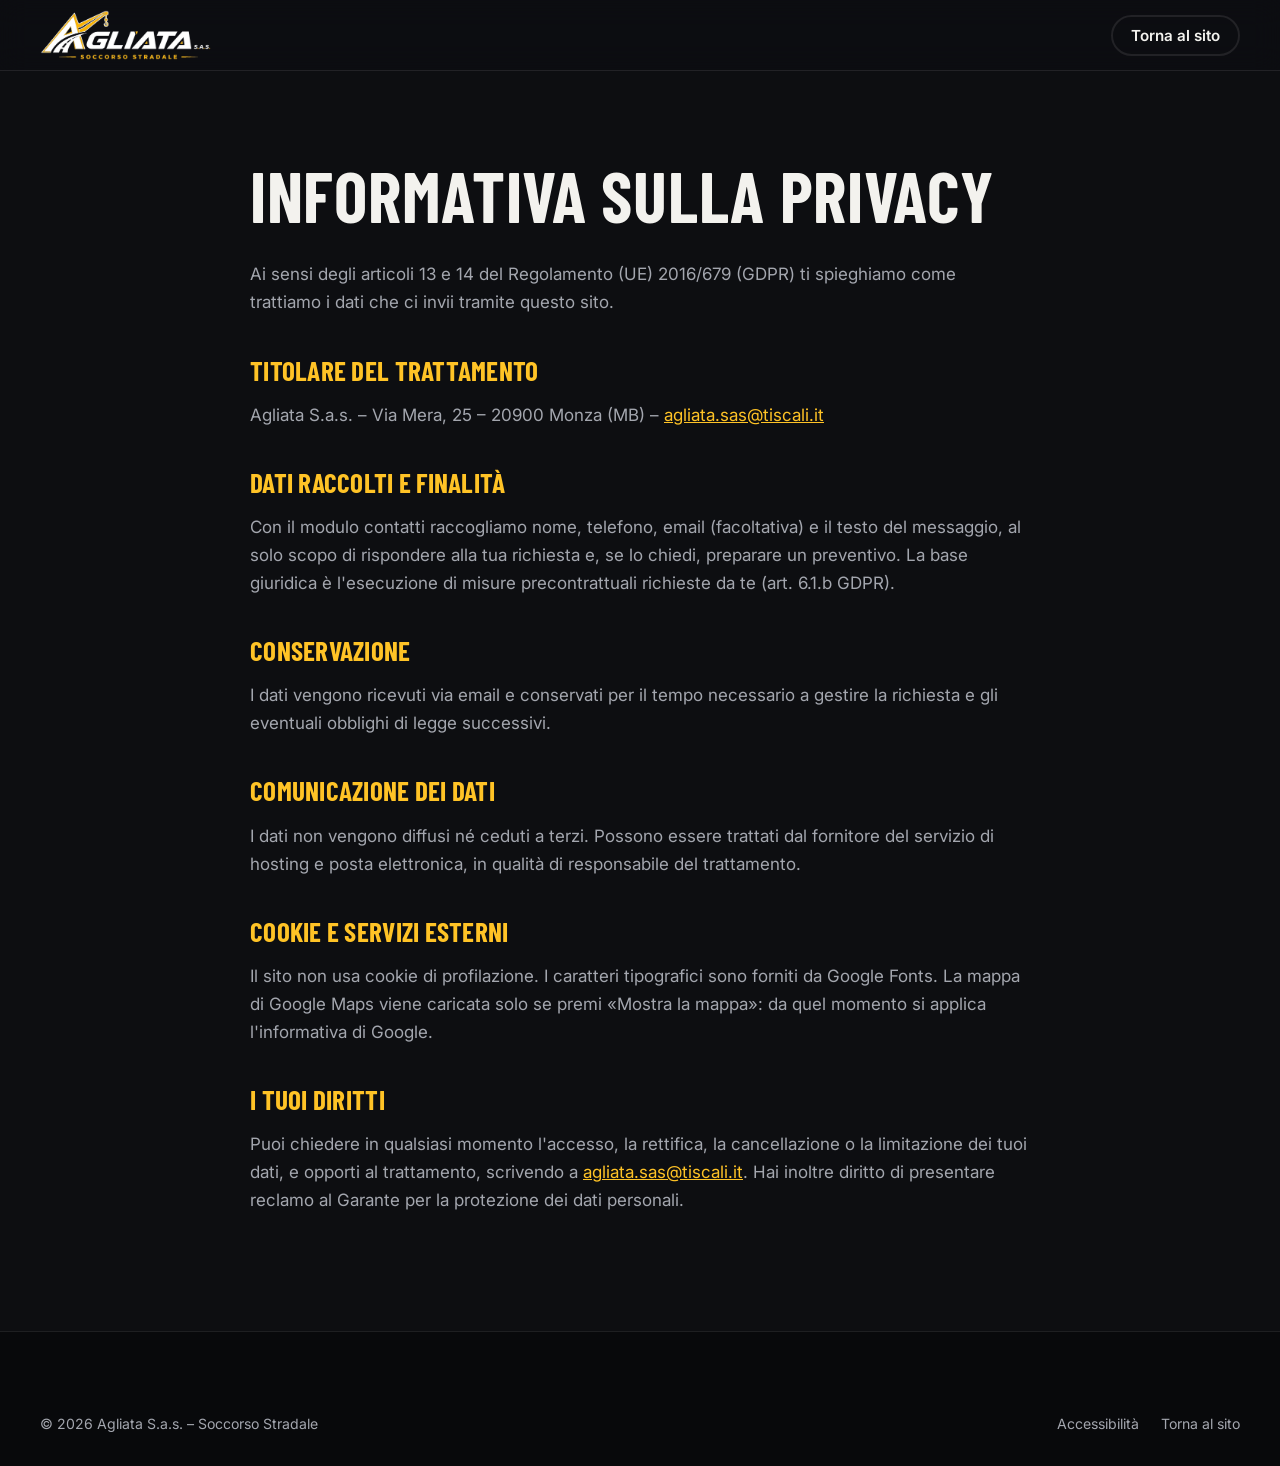
==== commit f3ca7776: "Servizi per mezzi pesanti e trasporti, accessibilità - Nuovi servizi: Soccorso mezzi pesanti e Trasp" ====
--- a/privacy.html
+++ b/privacy.html
@@ -10,20 +10,22 @@
   <link rel="preconnect" href="https://fonts.googleapis.com">
   <link rel="preconnect" href="https://fonts.gstatic.com" crossorigin>
   <link href="https://fonts.googleapis.com/css2?family=Barlow+Condensed:wght@600;700;800&family=Inter:wght@400;500;600&display=swap" rel="stylesheet">
-  <link rel="stylesheet" href="assets/css/style.css?v=2">
+  <link rel="stylesheet" href="assets/css/style.css?v=3">
 </head>
 <body>
+
+<a class="salta" href="#contenuto">Vai al contenuto</a>
 
 <header class="testata compatta">
   <div class="contenitore testata__riga">
     <a class="marchio" href="./">
-      <img class="marchio__logo" src="assets/img/logo-chiaro.png" alt="Agliata S.a.s. – Soccorso Stradale" width="900" height="262">
+      <img class="marchio__logo" src="assets/img/logo-chiaro.png" alt="Agliata S.a.s. – Soccorso Stradale, torna alla pagina principale" width="900" height="262">
     </a>
     <a class="pulsante pulsante--piccolo pulsante--contorno" href="./" style="margin-left:auto">Torna al sito</a>
   </div>
 </header>
 
-<main class="pagina-testo">
+<main class="pagina-testo" id="contenuto">
   <div class="contenitore">
     <h1>Informativa sulla privacy</h1>
     <p>Ai sensi degli articoli 13 e 14 del Regolamento (UE) 2016/679 (GDPR) ti spieghiamo come trattiamo i dati che ci
@@ -59,7 +61,10 @@
 <footer class="piede">
   <div class="contenitore piede__fondo" style="margin-top:0;border-top:0;padding-top:0">
     <span>© 2026 Agliata S.a.s. – Soccorso Stradale</span>
-    <a href="./">Torna al sito</a>
+    <span class="piede__link">
+      <a href="accessibilita.html">Accessibilità</a>
+      <a href="./">Torna al sito</a>
+    </span>
   </div>
 </footer>
 
--- a/assets/css/style.css
+++ b/assets/css/style.css
@@ -140,6 +140,20 @@
 
 .hamburger { display: none; }
 
+/* pulsante per fermare le animazioni */
+.ferma-animazioni {
+  background: none; border: 0; padding: 0; color: inherit; font: inherit; cursor: pointer; text-decoration: underline;
+  text-underline-offset: 3px;
+}
+.ferma-animazioni:hover { color: var(--giallo); }
+.ferma-animazioni--icona {
+  display: grid; place-items: center; flex: none; width: 40px; height: 40px; border-radius: 12px;
+  background: var(--asfalto-3); border: 1px solid var(--bordo); text-decoration: none;
+}
+.ferma-animazioni--icona .icona { width: 16px; height: 16px; }
+.ferma-animazioni--icona .icona--play, .ferme .ferma-animazioni--icona .icona--pausa { display: none; }
+.ferme .ferma-animazioni--icona .icona--play { display: block; }
+
 /* --- Apertura ----------------------------------------------------------- */
 
 .apertura {
@@ -228,7 +242,8 @@
 }
 
 /* servizi */
-.servizi { display: grid; grid-template-columns: repeat(2, 1fr); gap: 22px; }
+.servizi { display: grid; grid-template-columns: repeat(3, 1fr); gap: 22px; }
+@media (max-width: 1140px) { .servizi { grid-template-columns: repeat(2, 1fr); } }
 .servizio {
   position: relative; overflow: hidden;
   padding: 40px 36px 36px; border-radius: var(--raggio);
@@ -250,7 +265,7 @@
 }
 .servizio__icona .icona { width: 30px; height: 30px; }
 .servizio:hover .servizio__icona { transform: rotate(-8deg) scale(1.08); background: var(--giallo); color: var(--asfalto); }
-.servizio h3 { font-size: 2rem; text-transform: uppercase; margin-bottom: 18px; }
+.servizio h3 { font-size: 1.8rem; padding-right: 60px; text-transform: uppercase; margin-bottom: 18px; }
 .servizio ul { list-style: none; margin: 0; padding: 0; display: grid; gap: 10px; color: var(--testo-tenue); }
 .servizio li { padding-left: 22px; position: relative; }
 .servizio li::before {
@@ -363,6 +378,10 @@
 .consenso input { width: 20px; height: 20px; accent-color: var(--giallo); flex: none; margin-top: 2px; }
 .consenso a { color: var(--giallo); }
 
+.modulo__nota { margin: 0; font-size: .88rem; color: var(--testo-tenue); }
+.campo-consenso.errore { color: #ff9a92; }
+.campo-consenso.errore input { outline: 2px solid #ff5a4f; outline-offset: 2px; }
+.campo.errore label { color: #ff9a92; }
 .modulo__esito { margin: 0; min-height: 1.4em; font-size: .95rem; }
 .modulo__esito.ok { color: #3ddc84; }
 .modulo__esito.ko { color: #ff7a70; }
@@ -373,10 +392,11 @@
 .piede { background: #08090b; padding: 80px 0 30px; border-top: 1px solid var(--bordo); }
 .piede__griglia { display: grid; grid-template-columns: 2fr 1fr 1fr; gap: 40px; }
 .piede p { color: var(--testo-tenue); max-width: 320px; }
-.piede h4 { font-size: 1.2rem; text-transform: uppercase; letter-spacing: .1em; color: var(--giallo); margin-bottom: 16px; }
+.piede__titolo { font-size: 1.2rem; text-transform: uppercase; letter-spacing: .1em; color: var(--giallo); margin-bottom: 16px; }
 .piede__griglia > div:not(:first-child) { display: grid; gap: 8px; align-content: start; color: var(--testo-tenue); }
 .piede a { text-decoration: none; }
 .piede__griglia a:hover { color: var(--giallo); }
+.piede__link { display: flex; gap: 22px; flex-wrap: wrap; }
 .piede__fondo {
   display: flex; justify-content: space-between; gap: 20px; flex-wrap: wrap;
   margin-top: 60px; padding-top: 24px; border-top: 1px solid var(--bordo);
@@ -516,6 +536,8 @@
 .pagina-testo h1 { font-size: clamp(2.6rem, 6vw, 4.4rem); text-transform: uppercase; margin-bottom: 30px; }
 .pagina-testo h2 { font-size: 1.7rem; text-transform: uppercase; margin: 40px 0 12px; color: var(--giallo); }
 .pagina-testo p, .pagina-testo li { color: var(--testo-tenue); }
+.pagina-testo li + li { margin-top: 8px; }
+.pagina-testo a { color: var(--giallo); }
 
 /* --- Schermi piccoli ---------------------------------------------------- */
 
@@ -525,10 +547,11 @@
     flex-direction: column; justify-content: center; align-items: center; gap: 26px;
     background: rgba(13, 14, 17, .97);
     clip-path: circle(0 at calc(100% - 40px) 40px);
-    transition: clip-path .6s var(--curva);
+    visibility: hidden;
+    transition: clip-path .6s var(--curva), visibility 0s .6s;
   }
   .menu a { font: 800 2.6rem var(--titoli); text-transform: uppercase; color: var(--testo); }
-  .menu.aperto { clip-path: circle(150% at calc(100% - 40px) 40px); }
+  .menu.aperto { clip-path: circle(150% at calc(100% - 40px) 40px); visibility: visible; transition: clip-path .6s var(--curva); }
   .testata__chiama { margin-left: auto; }
   .hamburger {
     display: grid; gap: 5px; place-content: center; width: 46px; height: 46px; border-radius: 12px;
@@ -573,6 +596,15 @@
 
 /* --- Movimento ridotto -------------------------------------------------- */
 
+/* --- Animazioni fermate dal visitatore ---------------------------------- */
+
+.ferme *, .ferme *::before, .ferme *::after {
+  animation-duration: .01ms !important; animation-iteration-count: 1 !important; transition-duration: .01ms !important;
+}
+html.ferme { scroll-behavior: auto; }
+.ferme .rivela { opacity: 1 !important; transform: none !important; }
+
+
 @media (prefers-reduced-motion: reduce) {
   *, *::before, *::after { animation-duration: .01ms !important; animation-iteration-count: 1 !important; transition-duration: .01ms !important; }
   html { scroll-behavior: auto; }
